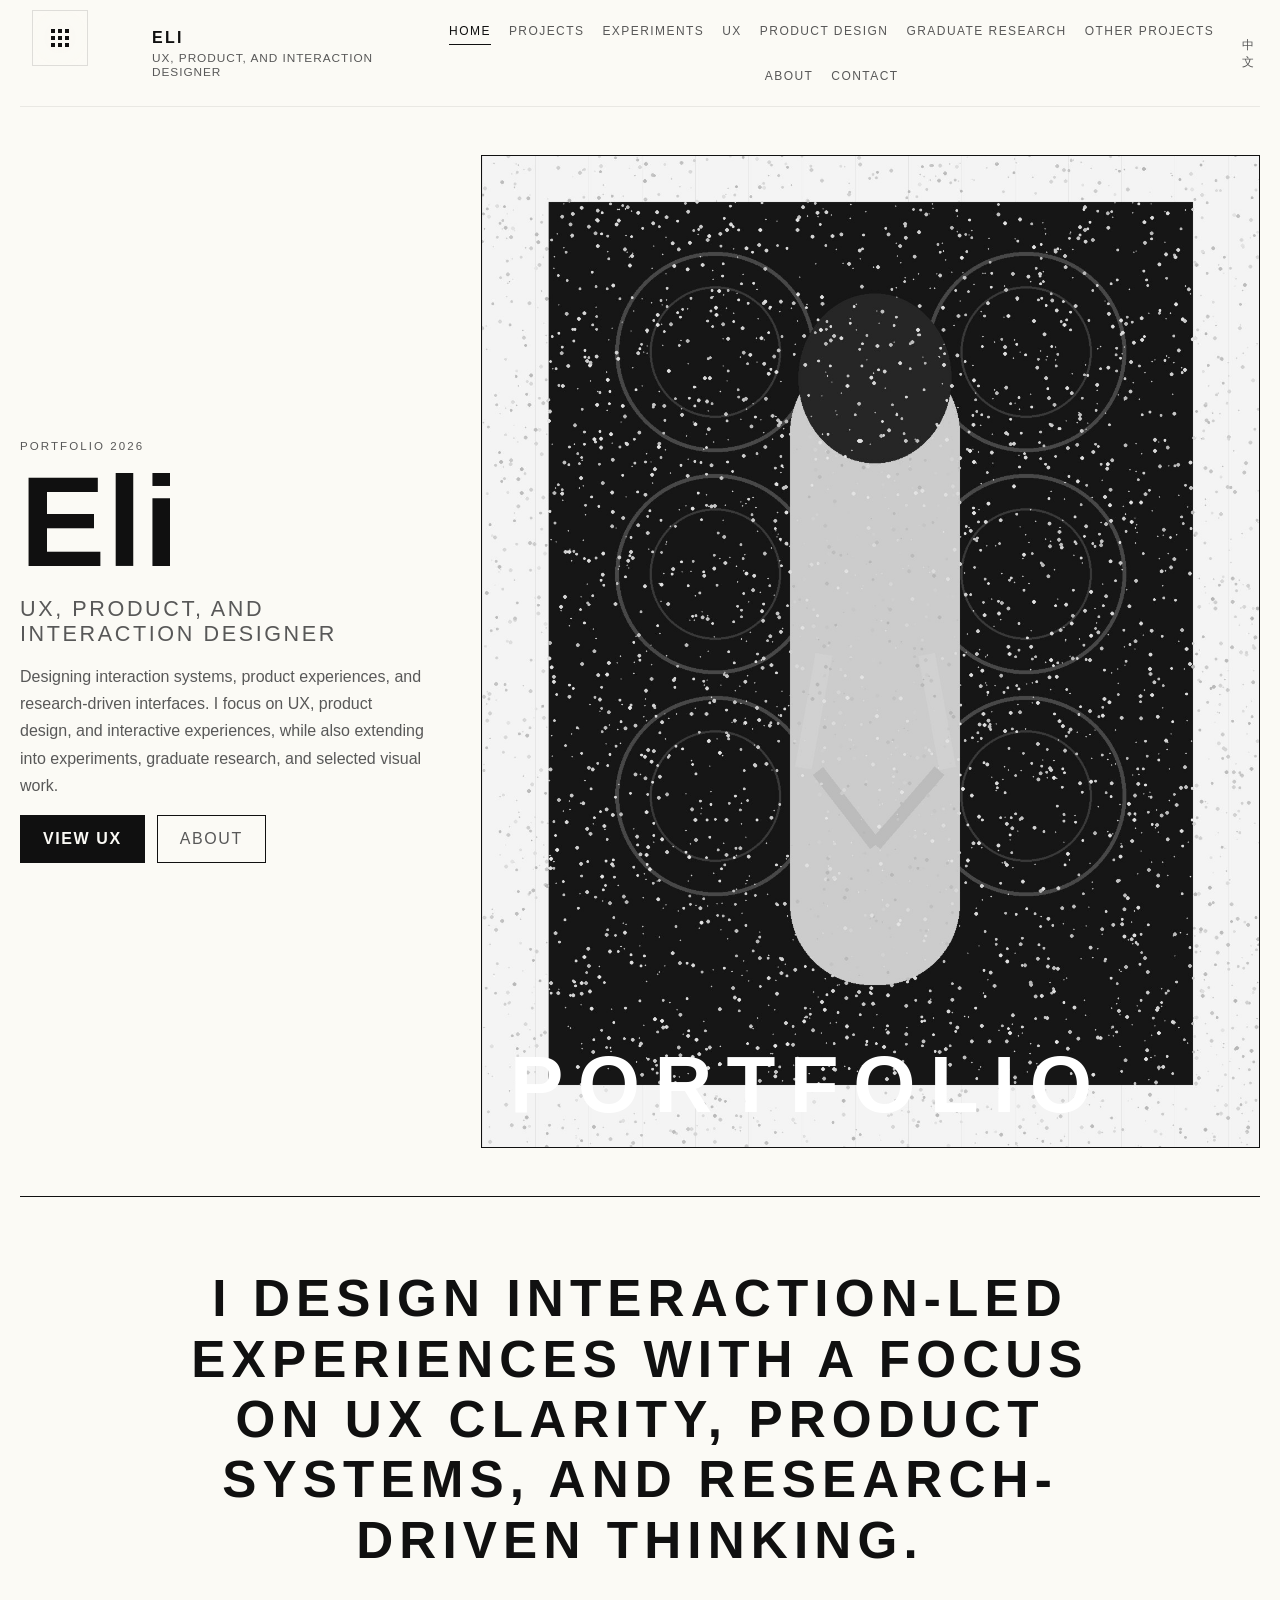
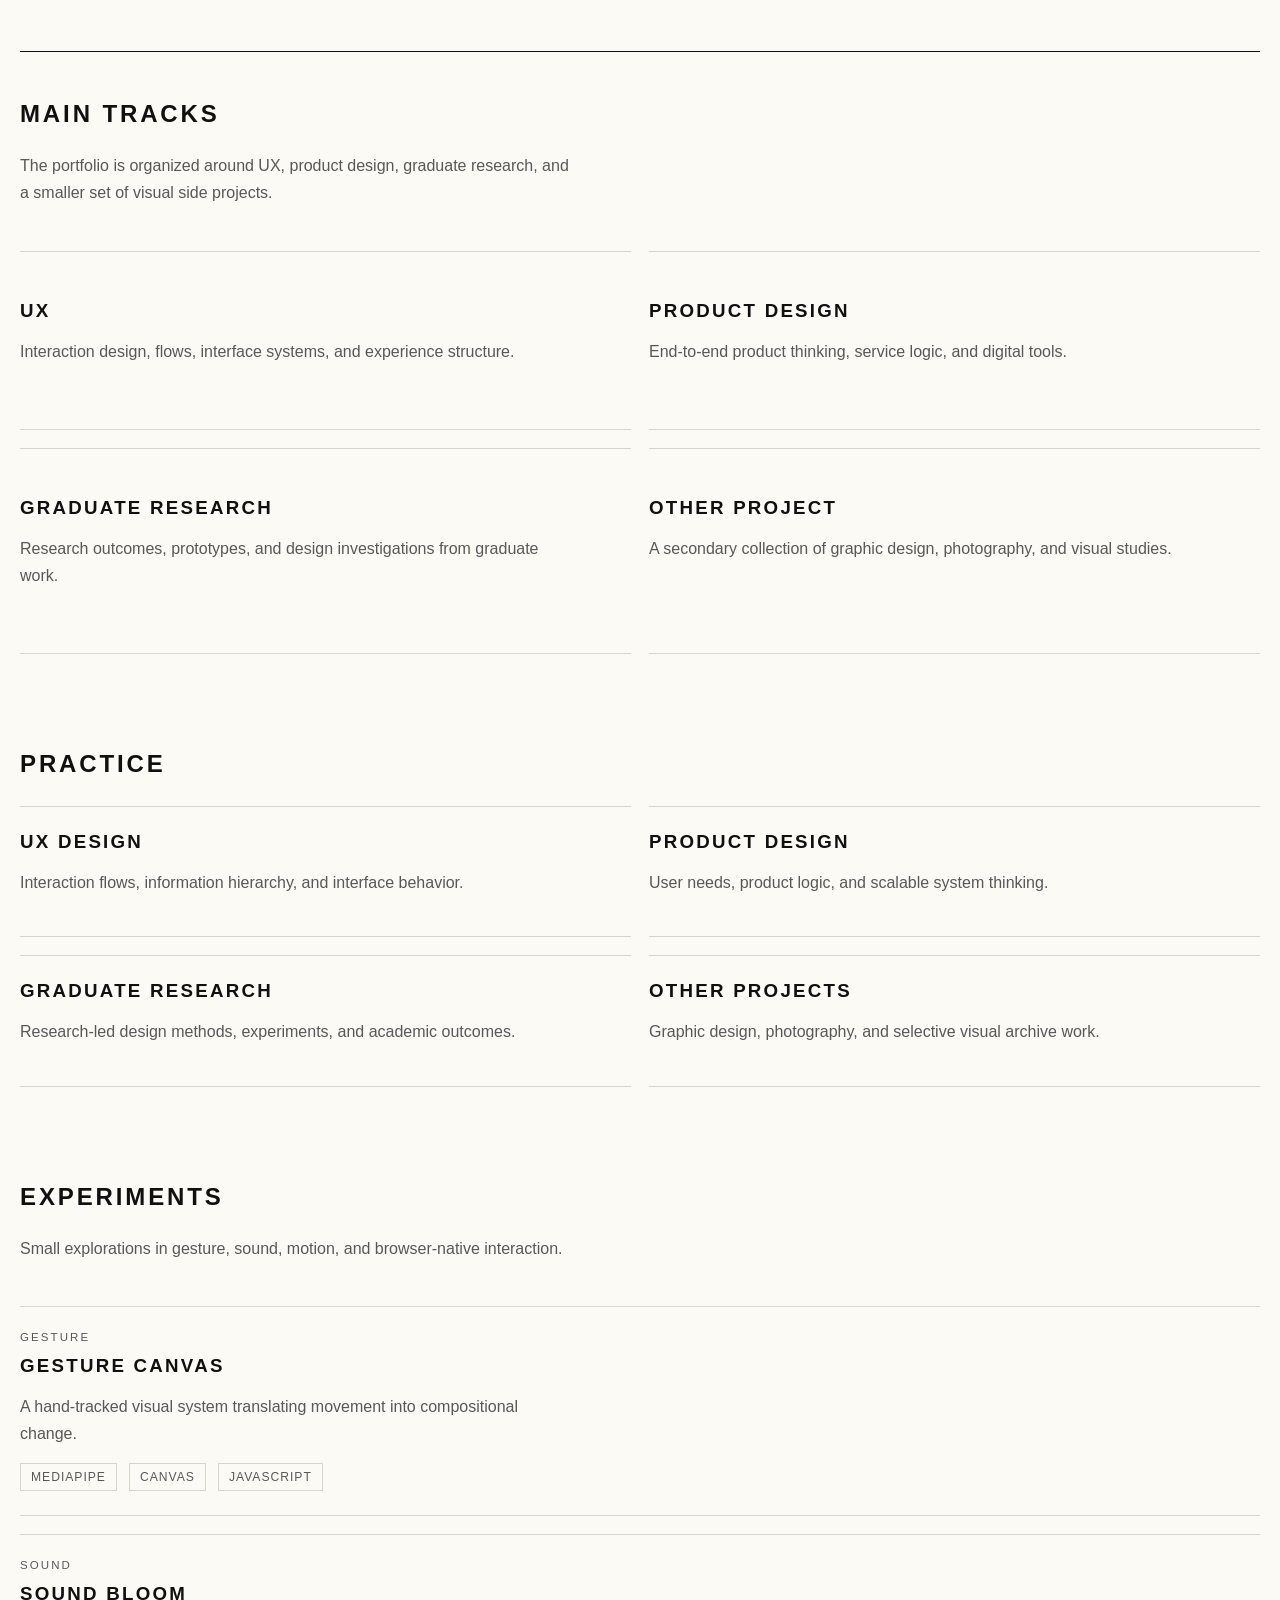
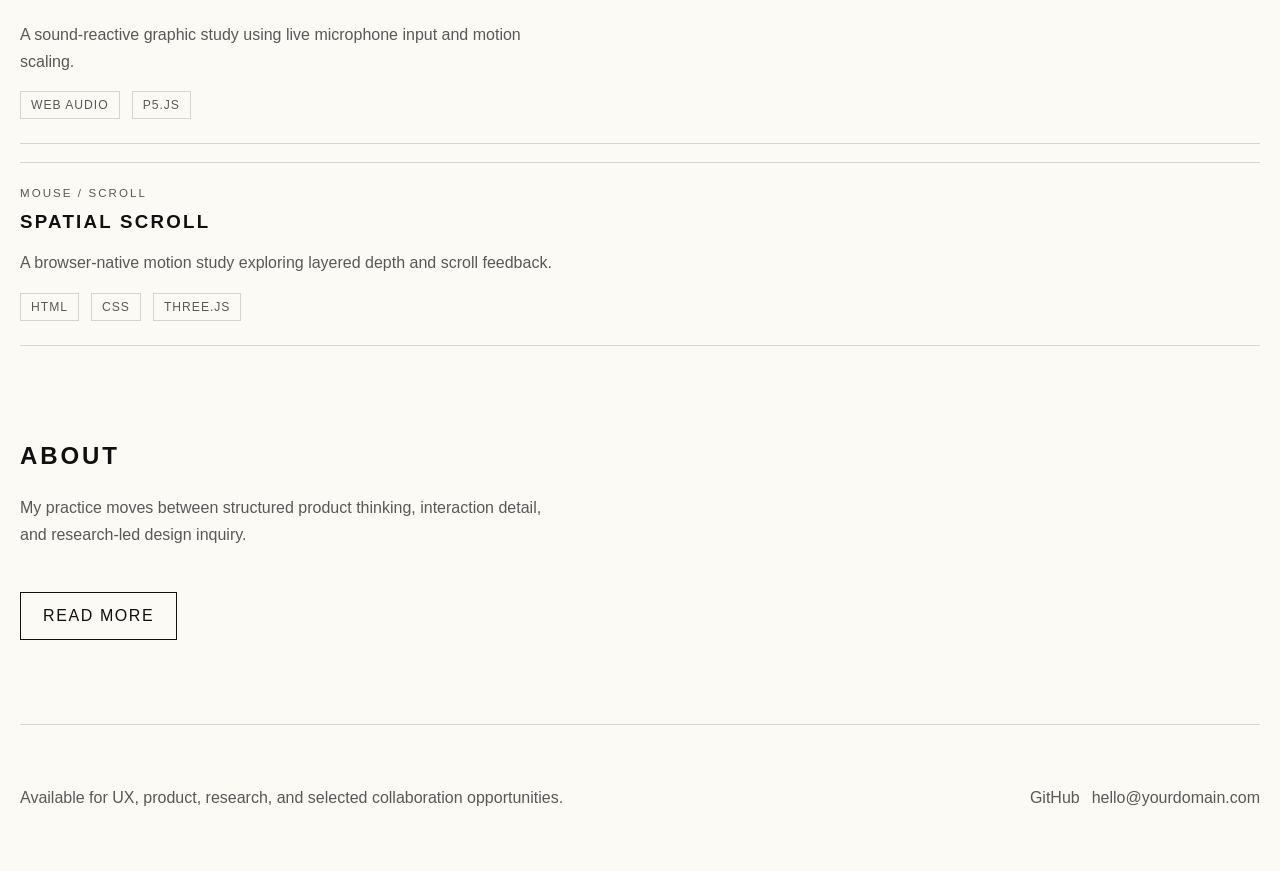
==== index.html @ 03c1e701 "Build portfolio website" ====
<!DOCTYPE html>
<html lang="en">
  <head>
    <meta charset="UTF-8" />
    <meta name="viewport" content="width=device-width, initial-scale=1.0" />
    <title>Eli Portfolio</title>
    <meta
      name="description"
      content="Portfolio of visual, interaction, and product design work by Eli."
    />
    <link rel="stylesheet" href="styles/main.css" />
  </head>
  <body data-page="home">
    <div id="app"></div>
    <noscript>Please enable JavaScript to view this portfolio.</noscript>
    <script src="data/site-content.js"></script>
    <script src="scripts/app.js"></script>
  </body>
</html>
---- styles/main.css ----
:root {
  --bg: #fbfaf5;
  --bg-elevated: #f1efe7;
  --bg-soft: #ebe8dd;
  --line: rgba(17, 17, 17, 0.16);
  --text: #101010;
  --muted: #585858;
  --accent: #101010;
  --panel-radius: 0;
  --content-width: 1320px;
}

* {
  box-sizing: border-box;
}

html {
  scroll-behavior: smooth;
}

body {
  margin: 0;
  min-height: 100vh;
  font-family: Inter, "Helvetica Neue", Arial, sans-serif;
  background: var(--bg);
  color: var(--text);
}

a {
  color: inherit;
  text-decoration: none;
}

img {
  display: block;
  max-width: 100%;
}

button,
a.button {
  font: inherit;
}

.site-shell {
  width: min(calc(100% - 40px), var(--content-width));
  margin: 0 auto;
}

.site-header,
.site-footer {
  display: flex;
  align-items: center;
  justify-content: space-between;
  gap: 20px;
}

.site-header {
  position: sticky;
  top: 0;
  z-index: 20;
  padding: 18px 0 16px;
  padding-left: 132px;
  background: rgba(251, 250, 245, 0.94);
  border-bottom: 1px solid rgba(17, 17, 17, 0.08);
  backdrop-filter: blur(12px);
}

.brand-cluster {
  display: flex;
  align-items: center;
  gap: 0;
  min-width: 250px;
}

.menu-toggle {
  display: inline-flex;
  align-items: center;
  justify-content: center;
  position: fixed;
  top: 10px;
  left: 12px;
  z-index: 60;
  width: 56px;
  height: 56px;
  padding: 0;
  border: 1px solid rgba(17, 17, 17, 0.12);
  background: rgba(251, 250, 245, 0.78);
  backdrop-filter: blur(14px);
  cursor: pointer;
  transition: border-color 180ms ease, background 180ms ease, transform 180ms ease;
}

.menu-toggle:hover {
  border-color: var(--text);
  transform: scale(1.02);
}

.menu-mark {
  width: 18px;
  display: grid;
  grid-template-columns: repeat(3, 4px);
  gap: 3px;
}

.menu-mark span {
  width: 4px;
  height: 4px;
  background: var(--text);
  transition: transform 220ms ease, opacity 220ms ease;
}

.menu-open .menu-mark span:nth-child(1) {
  transform: translate(-2px, -2px);
}

.menu-open .menu-mark span:nth-child(3) {
  transform: translate(2px, -2px);
}

.menu-open .menu-mark span:nth-child(7) {
  transform: translate(-2px, 2px);
}

.menu-open .menu-mark span:nth-child(9) {
  transform: translate(2px, 2px);
}

.menu-open .menu-mark span:nth-child(5) {
  opacity: 0.35;
}

.brand {
  display: flex;
  flex-direction: column;
  gap: 4px;
}

.brand-name {
  font-size: 1rem;
  font-weight: 700;
  text-transform: uppercase;
  letter-spacing: 0.14em;
}

.brand-role {
  color: var(--muted);
  font-size: 0.74rem;
  letter-spacing: 0.08em;
  text-transform: uppercase;
}

.site-nav {
  display: flex;
  gap: 18px;
  flex-wrap: wrap;
  justify-content: center;
  padding-left: 24px;
}

.nav-link,
.lang-toggle {
  padding: 6px 0;
  border: 0;
  border-bottom: 1px solid transparent;
  border-radius: 0;
  color: var(--muted);
  background: transparent;
  text-transform: uppercase;
  letter-spacing: 0.12em;
  font-size: 0.75rem;
  transition: border-color 180ms ease, color 180ms ease;
}

.nav-link[aria-current="page"],
.nav-link:hover,
.lang-toggle:hover {
  color: var(--text);
  border-color: var(--text);
}

.lang-toggle {
  cursor: pointer;
}

.menu-panel {
  position: fixed;
  inset: 0;
  z-index: 50;
  display: flex;
  align-items: center;
  justify-content: center;
  opacity: 0;
  pointer-events: none;
  transition: opacity 220ms ease;
}

.menu-panel.is-open {
  opacity: 1;
  pointer-events: auto;
}

.menu-backdrop {
  position: absolute;
  inset: 0;
  border: 0;
  background: rgba(251, 250, 245, 0.4);
  backdrop-filter: blur(18px);
  cursor: pointer;
}

.menu-panel-grid {
  position: relative;
  display: grid;
  grid-template-columns: repeat(3, minmax(180px, 220px));
  gap: 0;
  width: min(680px, calc(100% - 48px));
  border-left: 1px solid rgba(17, 17, 17, 0.12);
  border-top: 1px solid rgba(17, 17, 17, 0.12);
}

.menu-panel-link {
  position: relative;
  display: flex;
  min-height: 152px;
  padding: 22px 18px;
  border-right: 1px solid rgba(17, 17, 17, 0.12);
  border-bottom: 1px solid rgba(17, 17, 17, 0.12);
  background: rgba(255, 255, 255, 0.18);
  text-transform: uppercase;
  letter-spacing: 0.1em;
  font-size: 0.8rem;
  transition: background 180ms ease, transform 180ms ease;
}

.menu-panel-link:hover {
  background: rgba(255, 255, 255, 0.42);
  transform: translateY(-2px);
}

.menu-panel-index {
  color: var(--muted);
  position: absolute;
  top: 18px;
  left: 18px;
  min-width: 28px;
  font-size: 0.72rem;
}

.menu-panel-title {
  align-self: end;
  font-size: 0.92rem;
  line-height: 1.35;
  max-width: 10ch;
}

.hero,
.page-intro,
.section,
.site-footer {
  padding: 48px 0;
}

.hero {
  min-height: calc(100vh - 96px);
  display: grid;
  grid-template-columns: minmax(280px, 0.52fr) minmax(420px, 1fr);
  gap: 56px;
  align-items: center;
}

.hero-copy h1,
.page-intro h1 {
  margin: 0;
  font-size: clamp(3.8rem, 10vw, 8rem);
  line-height: 0.9;
  letter-spacing: 0.01em;
}

.hero-copy h2 {
  margin: 18px 0 0;
  font-size: clamp(1rem, 1.8vw, 1.35rem);
  line-height: 1.15;
  color: var(--muted);
  font-weight: 500;
  text-transform: uppercase;
  letter-spacing: 0.12em;
}

.hero-text,
.page-intro p,
.section-heading p,
.panel p,
.card p,
.capability p,
.contact-item span,
.contact-item a {
  color: var(--muted);
  line-height: 1.7;
  max-width: 62ch;
}

.hero-actions,
.footer-links,
.filter-row,
.tag-row {
  display: flex;
  gap: 12px;
  flex-wrap: wrap;
}

.button {
  display: inline-flex;
  align-items: center;
  justify-content: center;
  min-height: 48px;
  padding: 0 22px;
  border-radius: 0;
  border: 1px solid var(--text);
  transition: color 180ms ease, background 180ms ease;
  text-transform: uppercase;
  letter-spacing: 0.1em;
  font-size: 0.76rem;
}

.button:hover {
  background: var(--text);
  color: var(--bg);
}

.button.primary {
  background: var(--text);
  color: var(--bg);
  font-weight: 700;
}

.button.secondary,
.button.tertiary {
  background: transparent;
}

.hero-visual {
  position: relative;
  aspect-ratio: 4 / 5.1;
  overflow: hidden;
  border: 1px solid var(--text);
}

.hero-image {
  width: 100%;
  height: 100%;
  object-fit: cover;
  filter: grayscale(100%);
}

.hero-overlay-word {
  position: absolute;
  inset: auto 28px 26px 28px;
  color: #ffffff;
  font-size: clamp(2.6rem, 8vw, 5rem);
  font-weight: 800;
  letter-spacing: 0.18em;
  line-height: 0.9;
  text-transform: uppercase;
}

.manifesto {
  padding: 72px 0 80px;
  border-top: 1px solid var(--text);
  border-bottom: 1px solid var(--text);
}

.manifesto p {
  max-width: 980px;
  margin: 0 auto;
  text-align: center;
  font-size: clamp(2rem, 4vw, 4.2rem);
  line-height: 1.18;
  text-transform: uppercase;
  letter-spacing: 0.12em;
  font-weight: 800;
}

.eyebrow {
  margin: 0 0 12px;
  color: var(--muted);
  text-transform: uppercase;
  letter-spacing: 0.18em;
  font-size: 0.72rem;
}

.section-heading {
  display: flex;
  flex-direction: column;
  gap: 8px;
  margin-bottom: 28px;
}

.section-heading h2,
.panel h2,
.panel h3,
.capability h3,
.card h3,
.timeline-content h3 {
  margin: 0;
  text-transform: uppercase;
  letter-spacing: 0.12em;
}

.card-grid,
.capability-grid,
.skill-grid,
.two-column {
  display: grid;
  gap: 18px;
}

.three-up {
  grid-template-columns: 1fr;
}

.capability-grid {
  grid-template-columns: repeat(2, minmax(0, 1fr));
}

.track-grid {
  grid-template-columns: repeat(2, minmax(0, 1fr));
}

.skill-grid,
.two-column {
  grid-template-columns: repeat(2, minmax(0, 1fr));
}

.card,
.panel,
.capability {
  min-height: 100%;
}

.card-surface,
.panel,
.capability {
  padding: 0;
  background: transparent;
  border: 1px solid var(--line);
  border-radius: var(--panel-radius);
}

.panel,
.capability,
.metric-card {
  padding: 24px 0;
  border-left: 0;
  border-right: 0;
}

.interactive-card {
  display: grid;
  grid-template-columns: minmax(220px, 0.82fr) minmax(0, 1.18fr);
  gap: 28px;
  padding: 24px 0;
  border-left: 0;
  border-right: 0;
  transition: opacity 180ms ease;
}

.interactive-card:hover {
  opacity: 0.72;
}

.card-copy {
  display: flex;
  flex-direction: column;
  gap: 12px;
}

.card-image-wrap {
  aspect-ratio: 4 / 5;
  overflow: hidden;
}

.card-image,
.archive-image {
  width: 100%;
  height: 100%;
  object-fit: cover;
  filter: grayscale(100%);
}

.simple-card {
  padding: 24px 0;
  border-left: 0;
  border-right: 0;
}

.card-meta,
.contact-item {
  display: flex;
  justify-content: space-between;
  gap: 12px;
}

.mini-meta,
.context-grid {
  display: grid;
  gap: 10px;
  margin: 0;
}

.mini-meta {
  grid-template-columns: repeat(2, minmax(0, 1fr));
}

.mini-meta div,
.context-grid div {
  padding-top: 12px;
  border-top: 1px solid var(--line);
}

.mini-meta dt,
.context-grid dt {
  margin-bottom: 5px;
  color: var(--muted);
  font-size: 0.72rem;
  letter-spacing: 0.12em;
  text-transform: uppercase;
}

.mini-meta dd,
.context-grid dd {
  margin: 0;
  line-height: 1.5;
}

.project-hero {
  display: grid;
  grid-template-columns: minmax(0, 1.2fr) minmax(260px, 0.8fr);
  gap: 20px;
  align-items: start;
}

.page-stat {
  width: fit-content;
  margin-top: 24px;
  padding-top: 12px;
  border-top: 1px solid var(--text);
  color: var(--muted);
  font-size: 0.78rem;
  letter-spacing: 0.14em;
  text-transform: uppercase;
}

.project-media {
  margin: 8px 0 20px;
  border-top: 1px solid var(--text);
  border-bottom: 1px solid var(--text);
  padding: 20px 0;
}

.project-media img {
  width: 100%;
  aspect-ratio: 16 / 8.4;
  object-fit: cover;
  filter: grayscale(100%);
}

.project-media-caption {
  display: flex;
  justify-content: space-between;
  gap: 16px;
  padding-top: 12px;
  color: var(--muted);
  font-size: 0.82rem;
  line-height: 1.5;
  text-transform: uppercase;
  letter-spacing: 0.08em;
}

.project-context {
  padding-top: 20px;
}

.context-grid {
  grid-template-columns: 0.7fr 1.2fr 1.1fr;
}

.metric-grid {
  display: grid;
  gap: 12px;
}

.metric-card {
  background: transparent;
}

.metric-card span {
  display: block;
  color: var(--muted);
  font-size: 0.9rem;
  margin-bottom: 8px;
  text-transform: uppercase;
  letter-spacing: 0.12em;
}

.metric-card strong {
  font-size: 1rem;
}

.card-meta,
.secondary,
.timeline-period,
.contact-item span:first-child {
  color: var(--muted);
  font-size: 0.92rem;
}

.tag {
  display: inline-flex;
  align-items: center;
  min-height: 28px;
  padding: 0 10px;
  border-radius: 0;
  border: 1px solid var(--line);
  color: var(--muted);
  background: transparent;
  font-size: 0.76rem;
  text-transform: uppercase;
  letter-spacing: 0.08em;
}

.inner-page {
  padding-top: 28px;
}

.page-intro {
  max-width: 820px;
}

.compact {
  padding-top: 12px;
}

.timeline {
  display: grid;
  gap: 16px;
}

.timeline-item {
  display: grid;
  grid-template-columns: 160px minmax(0, 1fr);
  gap: 20px;
  padding: 18px 0;
  border-top: 1px solid var(--line);
}

.contact-list {
  display: grid;
  gap: 14px;
}

.archive-grid {
  grid-template-columns: repeat(4, minmax(0, 1fr));
}

.archive-image {
  aspect-ratio: 4 / 5;
  margin-bottom: 16px;
  border: 1px solid var(--line);
}

.outcome-list {
  display: grid;
  gap: 14px;
}

.outcome-item h3,
.subsection-title {
  margin: 0 0 8px;
}

.contact-item {
  align-items: center;
}

.track-link {
  display: block;
  padding: 24px 0;
}

.project-nav {
  display: grid;
  grid-template-columns: repeat(2, minmax(0, 1fr));
  gap: 18px;
  padding: 36px 0 16px;
}

.project-nav a {
  display: grid;
  gap: 10px;
  min-height: 132px;
  padding: 20px 0;
  border-top: 1px solid var(--text);
  border-bottom: 1px solid var(--line);
  transition: opacity 180ms ease;
}

.project-nav a:hover {
  opacity: 0.7;
}

.project-nav span {
  color: var(--muted);
  font-size: 0.76rem;
  letter-spacing: 0.14em;
  text-transform: uppercase;
}

.project-nav strong {
  align-self: end;
  font-size: clamp(1.2rem, 3vw, 2.2rem);
  line-height: 1.05;
  text-transform: uppercase;
  letter-spacing: 0.08em;
}

.site-footer {
  border-top: 1px solid var(--line);
  margin-top: 36px;
  color: var(--muted);
}

@media (max-width: 1100px) {
  .hero,
  .capability-grid,
  .track-grid,
  .skill-grid,
  .two-column,
  .archive-grid,
  .project-hero,
  .interactive-card {
    grid-template-columns: repeat(2, minmax(0, 1fr));
  }
}

@media (max-width: 980px) {
  .site-nav {
    display: none;
  }

  .site-header {
    padding-left: 90px;
  }
}

@media (max-width: 760px) {
  .site-shell {
    width: min(calc(100% - 24px), var(--content-width));
  }

  .site-header,
  .site-footer,
  .hero,
  .capability-grid,
  .track-grid,
  .skill-grid,
  .two-column,
  .timeline-item,
  .archive-grid,
  .project-hero,
  .interactive-card,
  .context-grid,
  .project-nav {
    grid-template-columns: 1fr;
  }

  .site-header,
  .site-footer {
    flex-direction: column;
    align-items: flex-start;
  }

  .site-nav {
    justify-content: flex-start;
    padding-left: 0;
  }

  .menu-panel-grid {
    grid-template-columns: 1fr;
    width: calc(100% - 32px);
  }

  .menu-panel-link {
    min-height: 108px;
  }

  .hero {
    min-height: auto;
    padding-top: 18px;
  }

  .hero-visual {
    aspect-ratio: 16 / 12;
  }

  .project-media img {
    aspect-ratio: 4 / 3;
  }

  .project-media-caption {
    flex-direction: column;
  }

  .manifesto p {
    letter-spacing: 0.08em;
  }

  .timeline-item {
    display: grid;
    gap: 8px;
  }
}
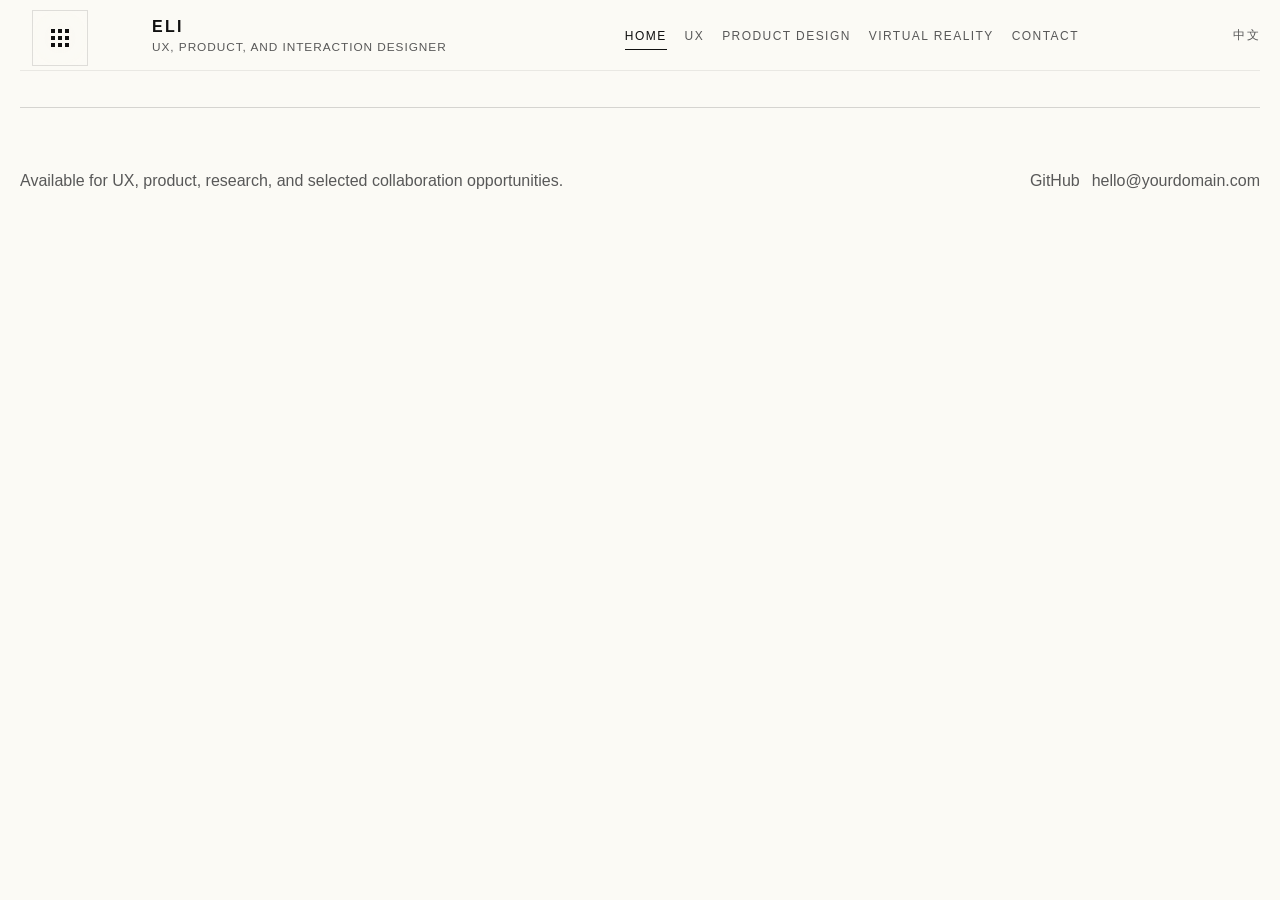
==== commit c786ece8: "Update portfolio navigation and clear page content" ====
--- a/index.html
+++ b/index.html
@@ -3,7 +3,7 @@
   <head>
     <meta charset="UTF-8" />
     <meta name="viewport" content="width=device-width, initial-scale=1.0" />
-    <title>Eli Portfolio</title>
+    <title>ELI Portfolio</title>
     <meta
       name="description"
       content="Portfolio of visual, interaction, and product design work by Eli."
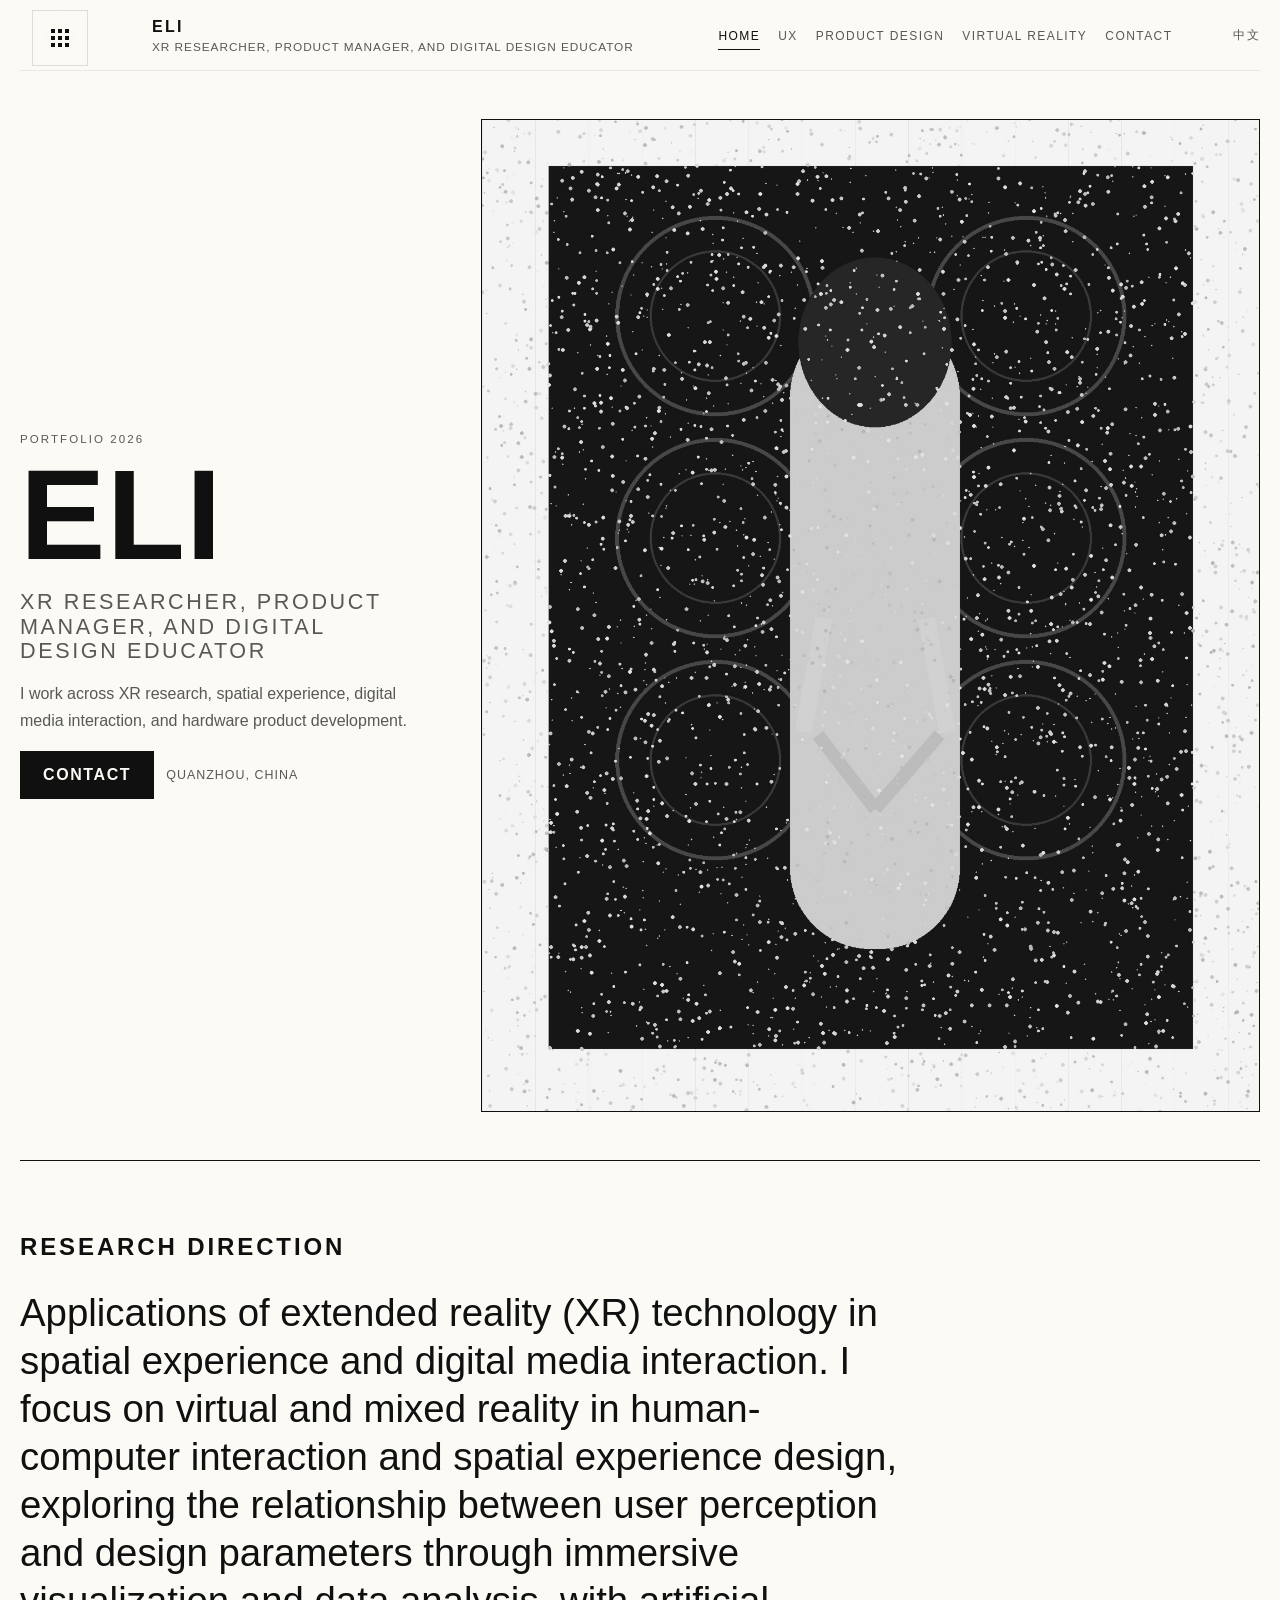
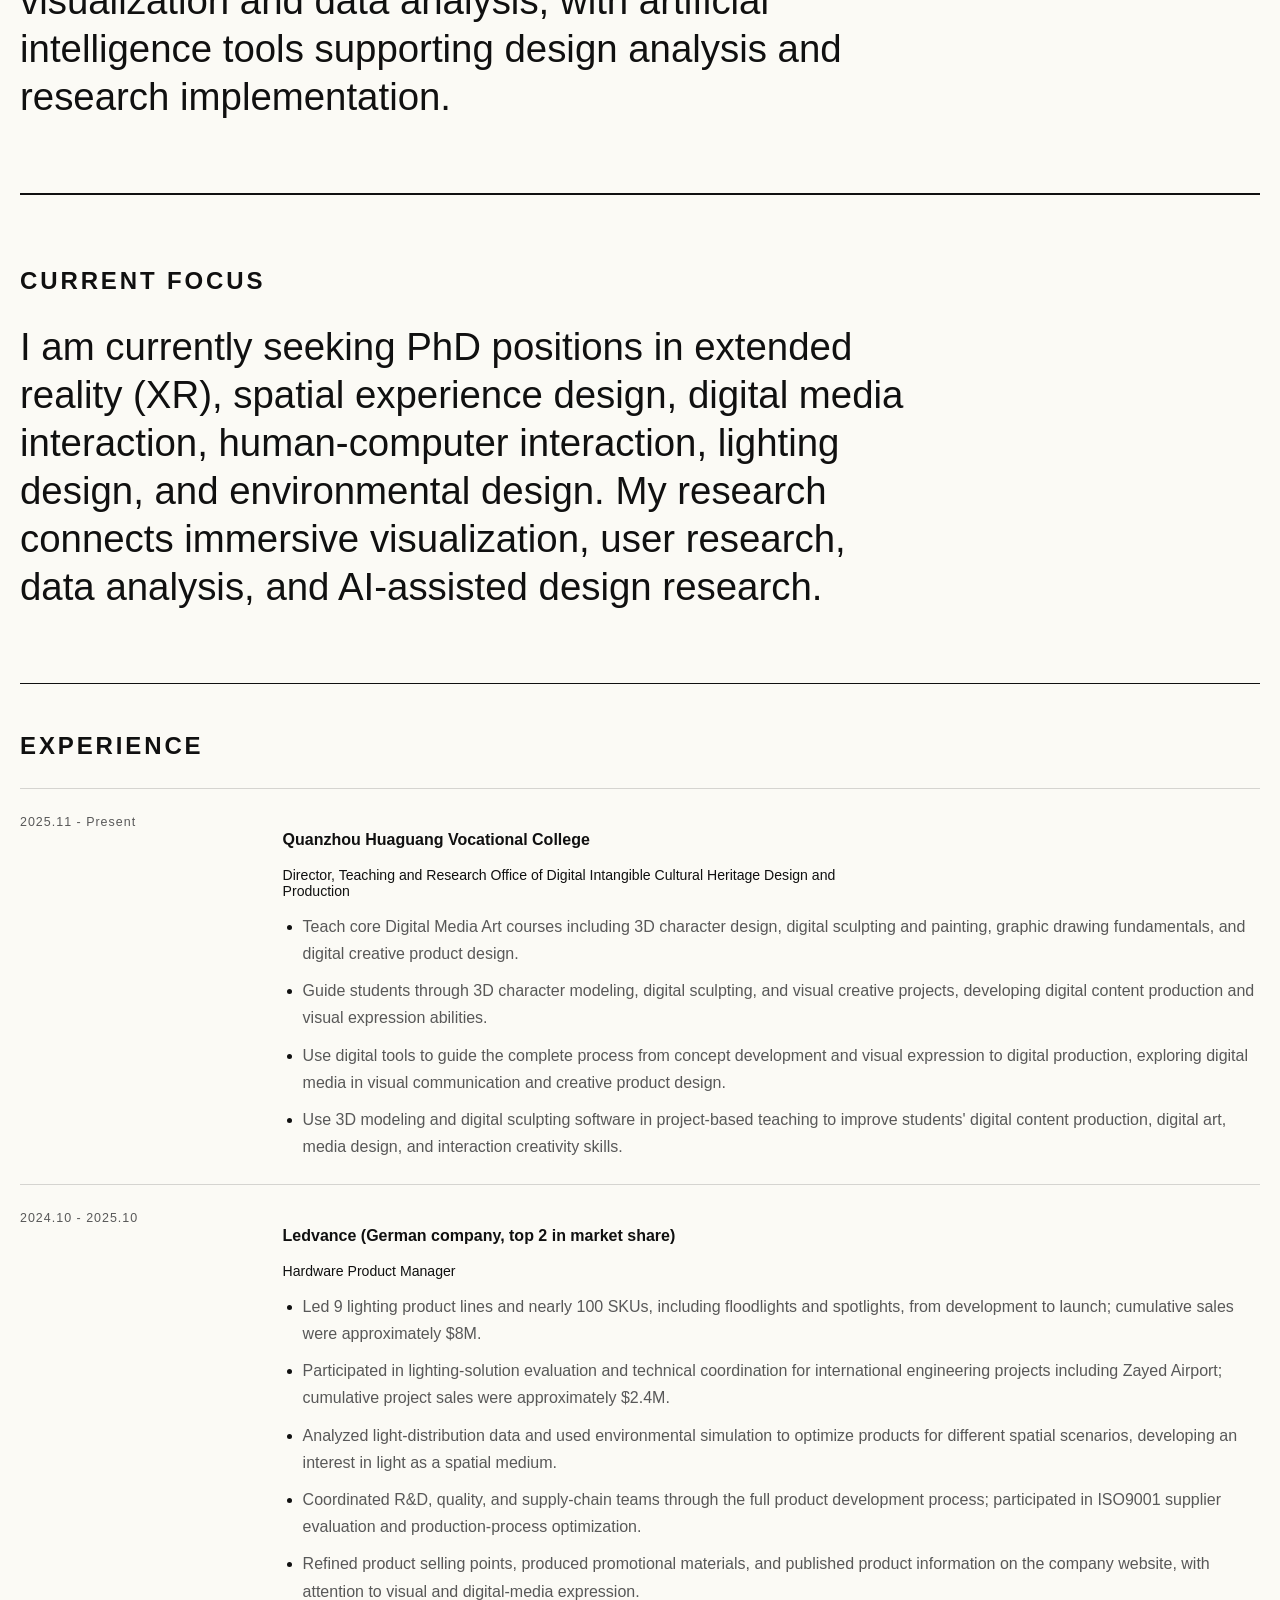
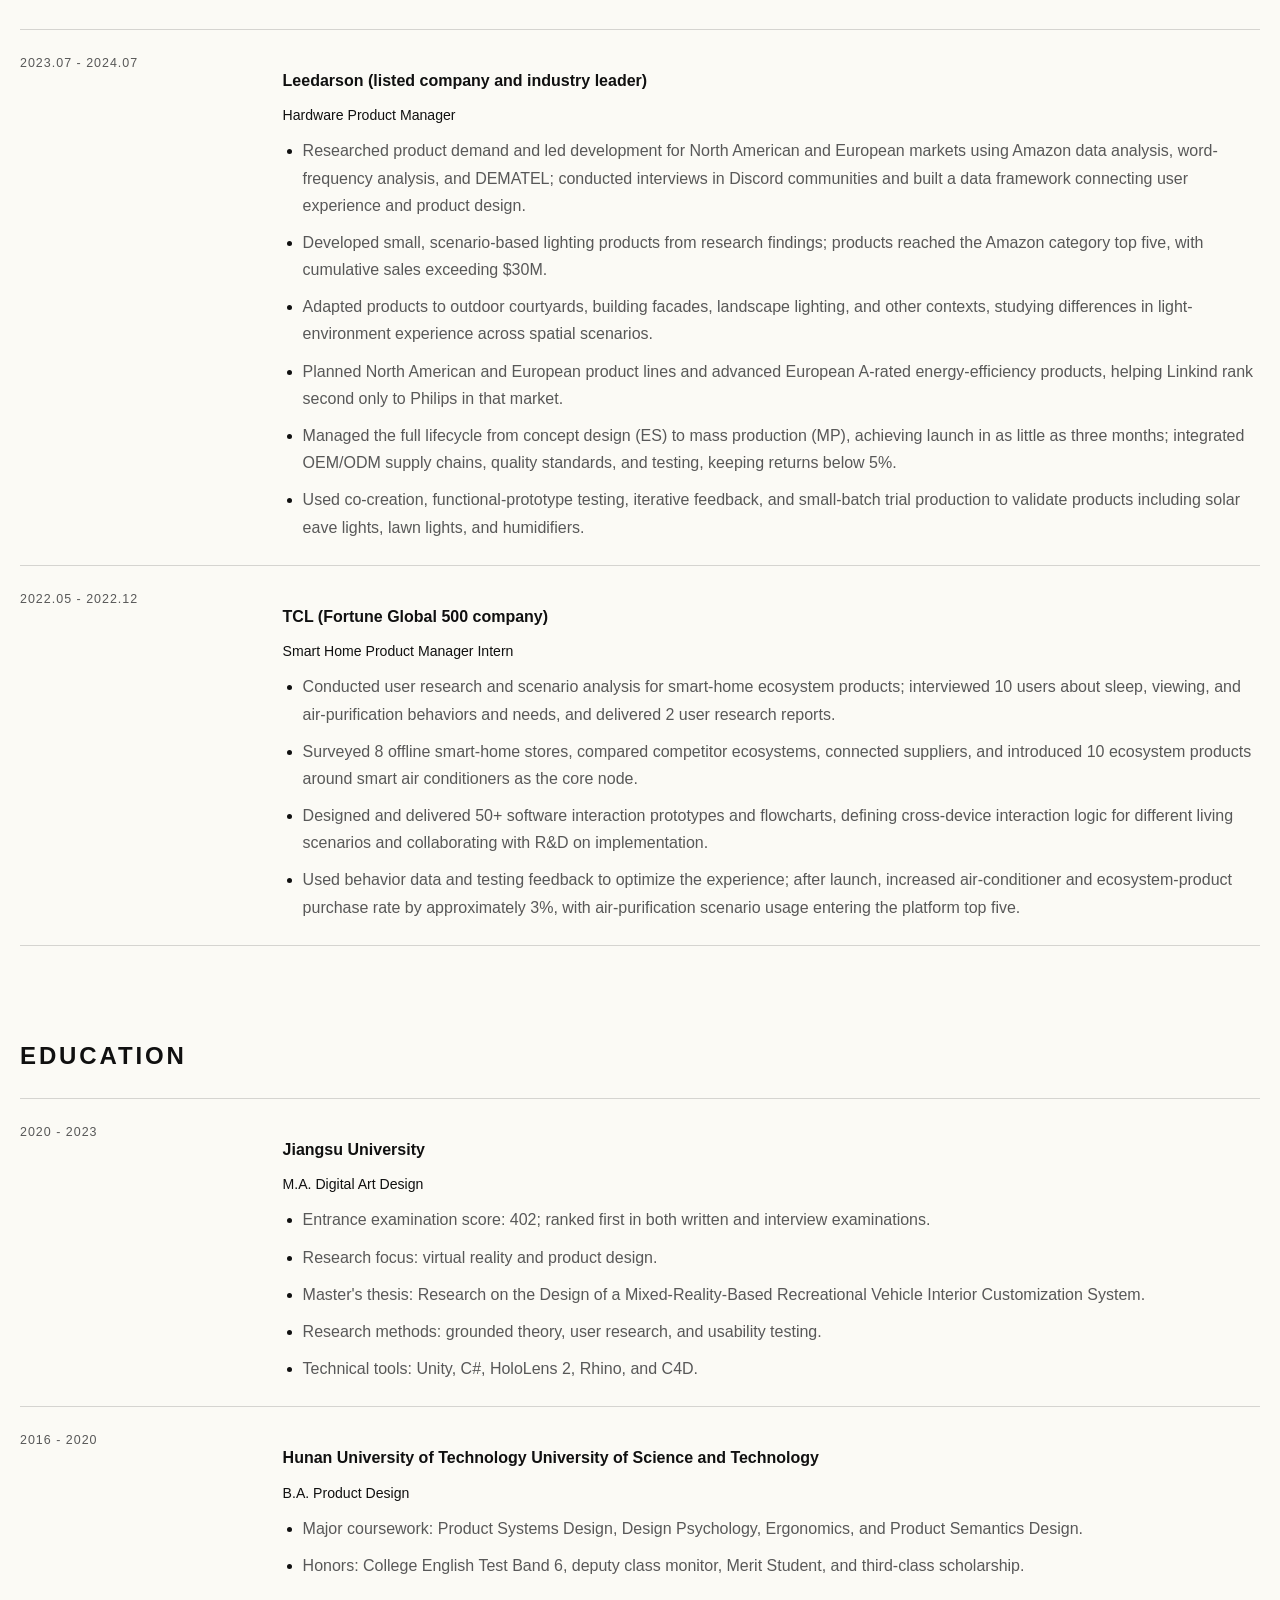
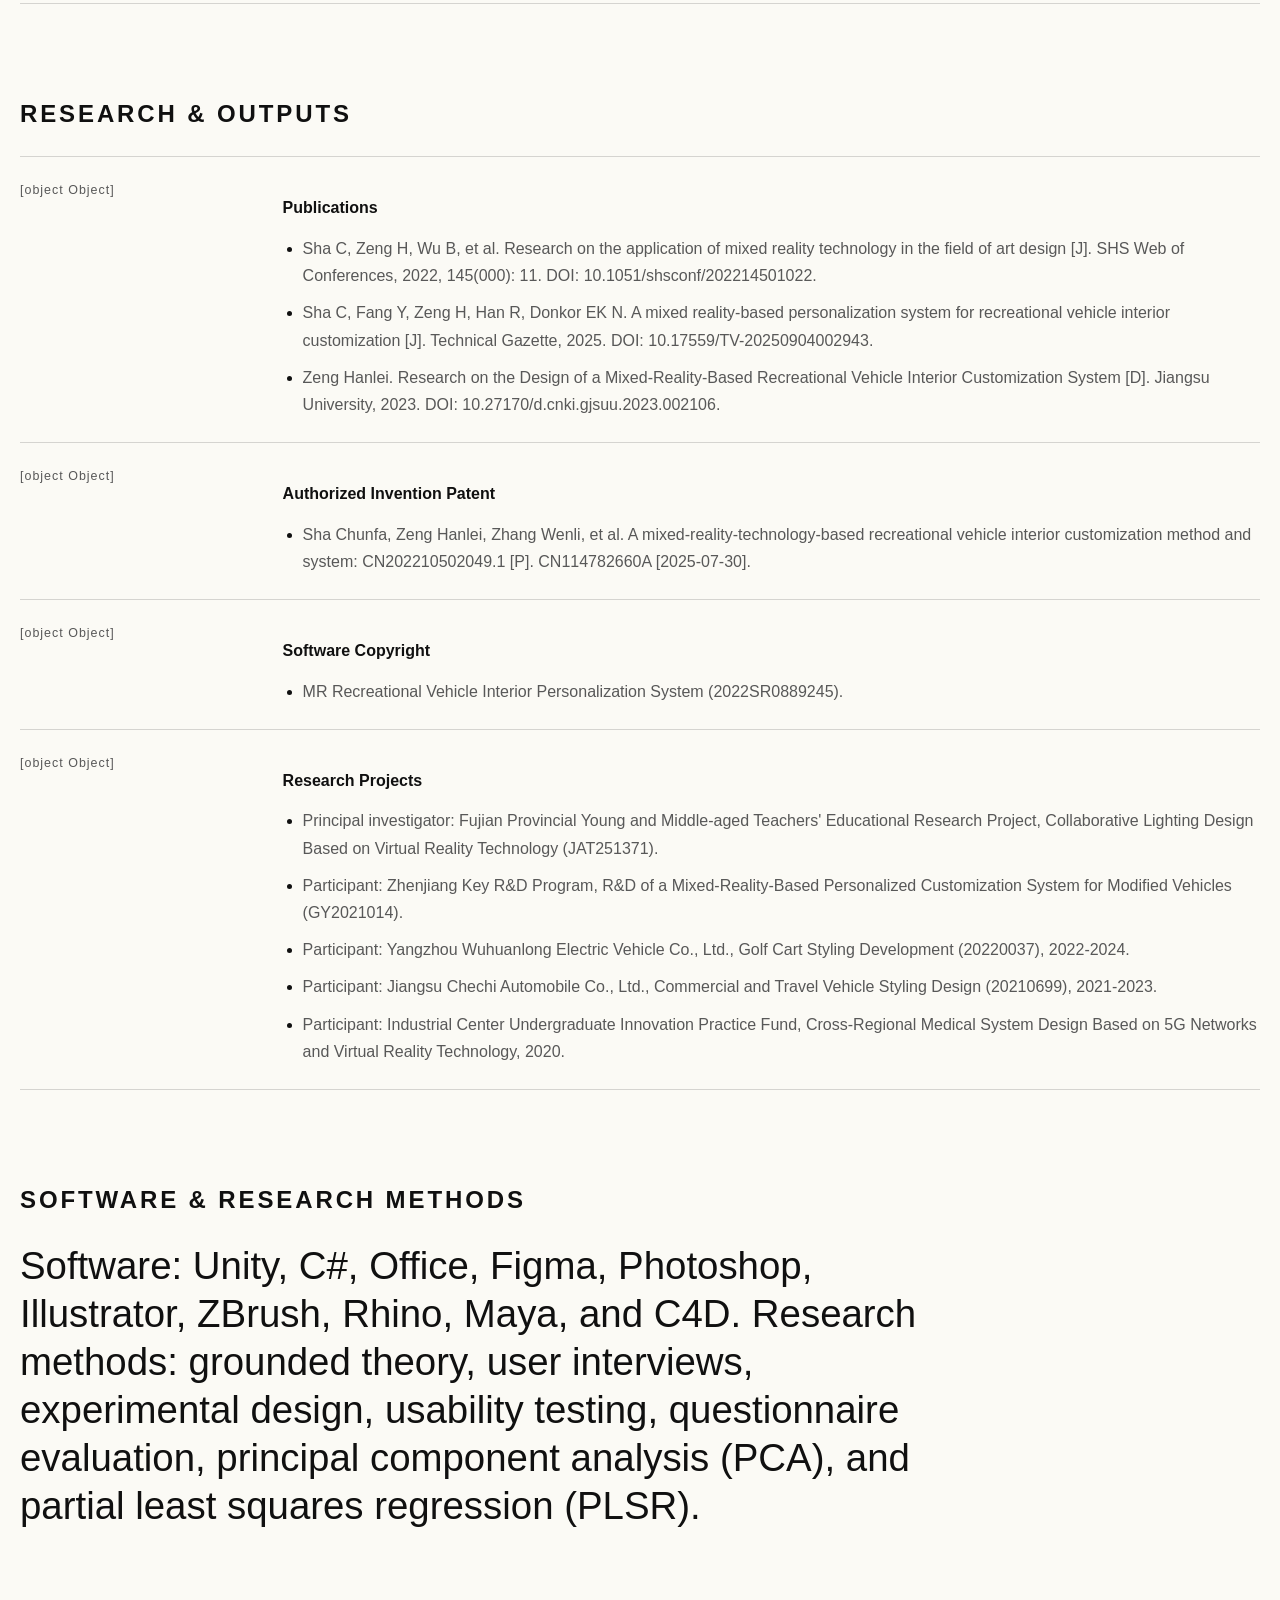
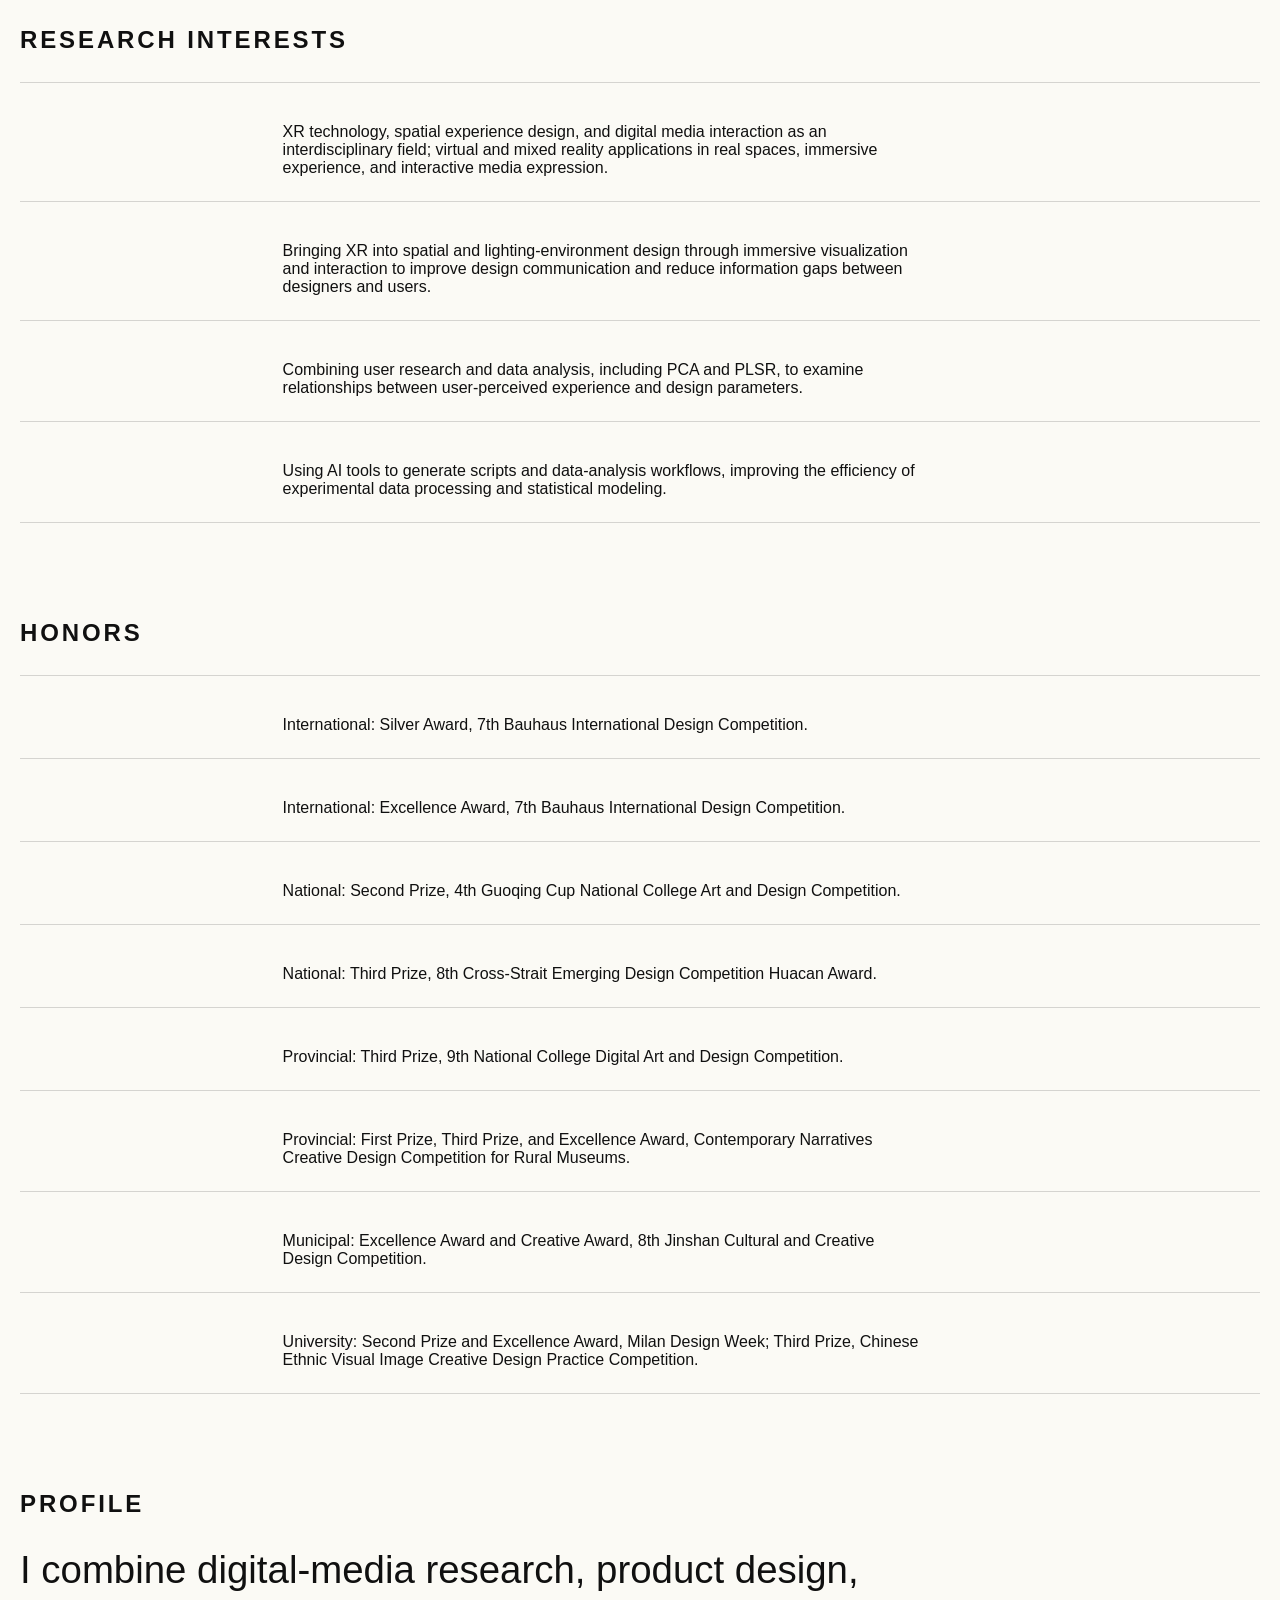
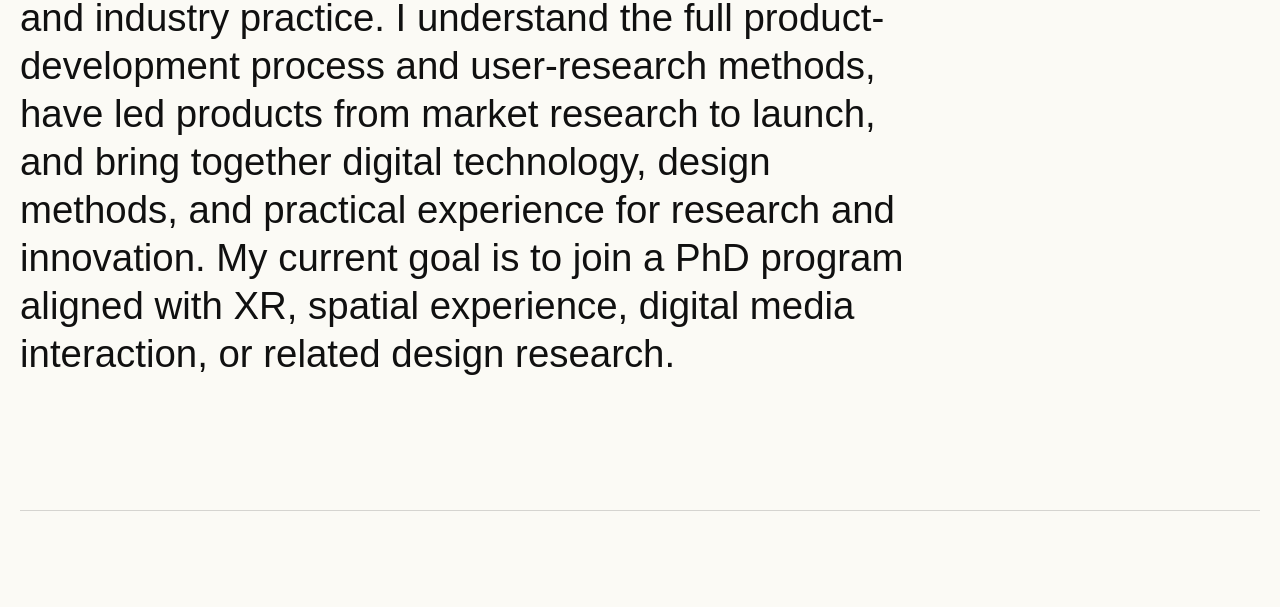
==== commit 78c52cfb: "Expand bilingual resume content" ====
--- a/index.html
+++ b/index.html
@@ -13,7 +13,8 @@
   <body data-page="home">
     <div id="app"></div>
     <noscript>Please enable JavaScript to view this portfolio.</noscript>
-    <script src="data/site-content.js"></script>
-    <script src="scripts/app.js"></script>
+   <script src="data/site-content.js"></script>
+    <script src="data/resume-content.js"></script>
+   <script src="scripts/app.js"></script>
   </body>
 </html>
--- a/styles/main.css
+++ b/styles/main.css
@@ -729,6 +729,99 @@
   color: var(--muted);
 }
 
+.resume-home {
+  padding-bottom: 48px;
+}
+
+.resume-hero {
+  min-height: min(720px, calc(100vh - 96px));
+}
+
+.resume-fact {
+  display: inline-flex;
+  align-items: center;
+  min-height: 48px;
+  color: var(--muted);
+  font-size: 0.78rem;
+  letter-spacing: 0.08em;
+  text-transform: uppercase;
+}
+
+.resume-feature {
+  padding: 72px 0;
+  border-top: 1px solid var(--text);
+  border-bottom: 1px solid var(--text);
+}
+
+.resume-lead {
+  max-width: 900px;
+  margin: 0;
+  color: var(--text);
+  font-size: clamp(1.5rem, 3vw, 2.6rem);
+  line-height: 1.25;
+}
+
+.resume-list {
+  display: grid;
+  gap: 0;
+  border-top: 1px solid var(--line);
+}
+
+.resume-item {
+  display: grid;
+  grid-template-columns: minmax(150px, 0.24fr) 1fr;
+  gap: 28px;
+  padding: 24px 0;
+  border-bottom: 1px solid var(--line);
+}
+
+.resume-period {
+  color: var(--muted);
+  font-size: 0.78rem;
+  letter-spacing: 0.08em;
+  line-height: 1.5;
+}
+
+.resume-item h3 {
+  font-size: 1rem;
+  line-height: 1.35;
+}
+
+.resume-item p {
+  margin: 10px 0 0;
+  max-width: 72ch;
+}
+
+.resume-item .resume-role {
+  margin-top: 6px;
+  color: var(--text);
+  font-size: 0.88rem;
+}
+
+.resume-details {
+  display: grid;
+  gap: 10px;
+  margin: 14px 0 0;
+  padding-left: 20px;
+  color: var(--muted);
+  line-height: 1.7;
+}
+
+.resume-details li::marker {
+  color: var(--text);
+}
+
+.resume-contact .contact-list {
+  max-width: 760px;
+}
+
+@media (max-width: 760px) {
+  .resume-item {
+    grid-template-columns: 1fr;
+    gap: 8px;
+  }
+}
+
 @media (max-width: 1100px) {
   .hero,
   .capability-grid,
